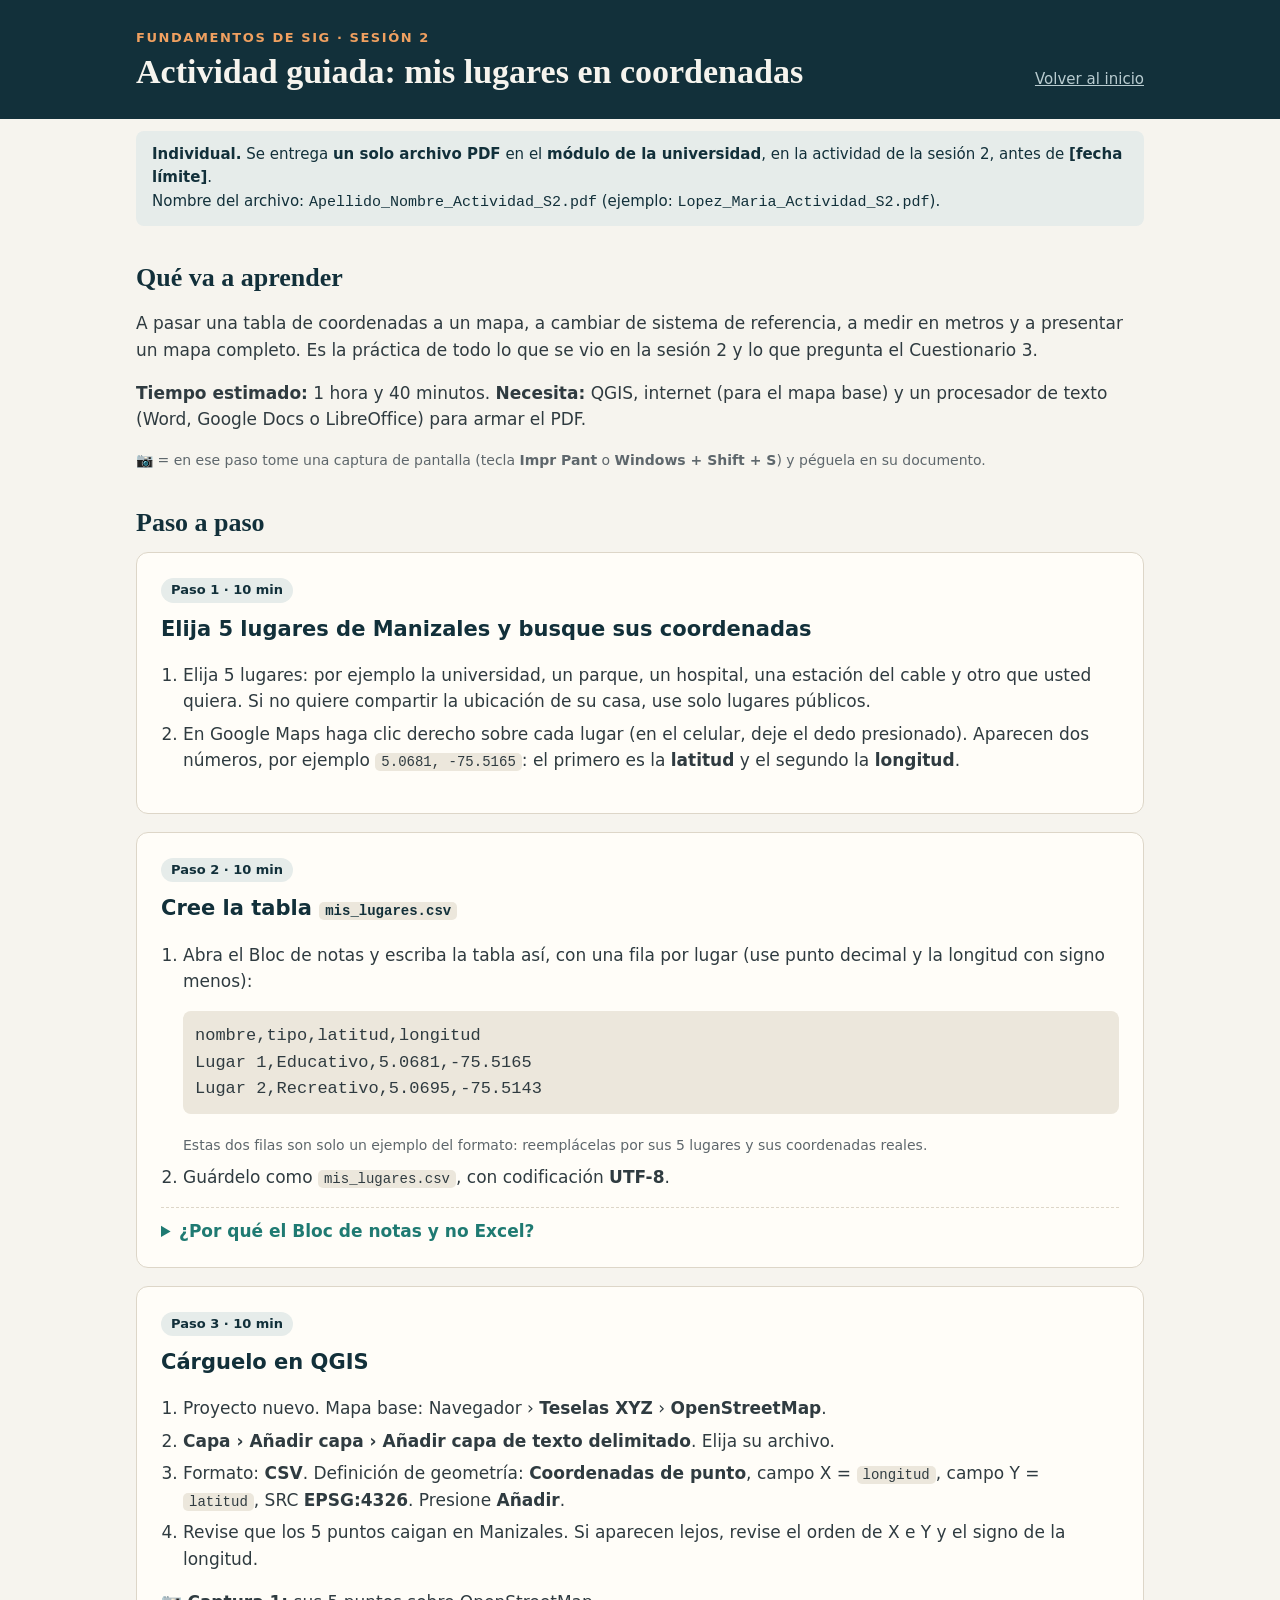
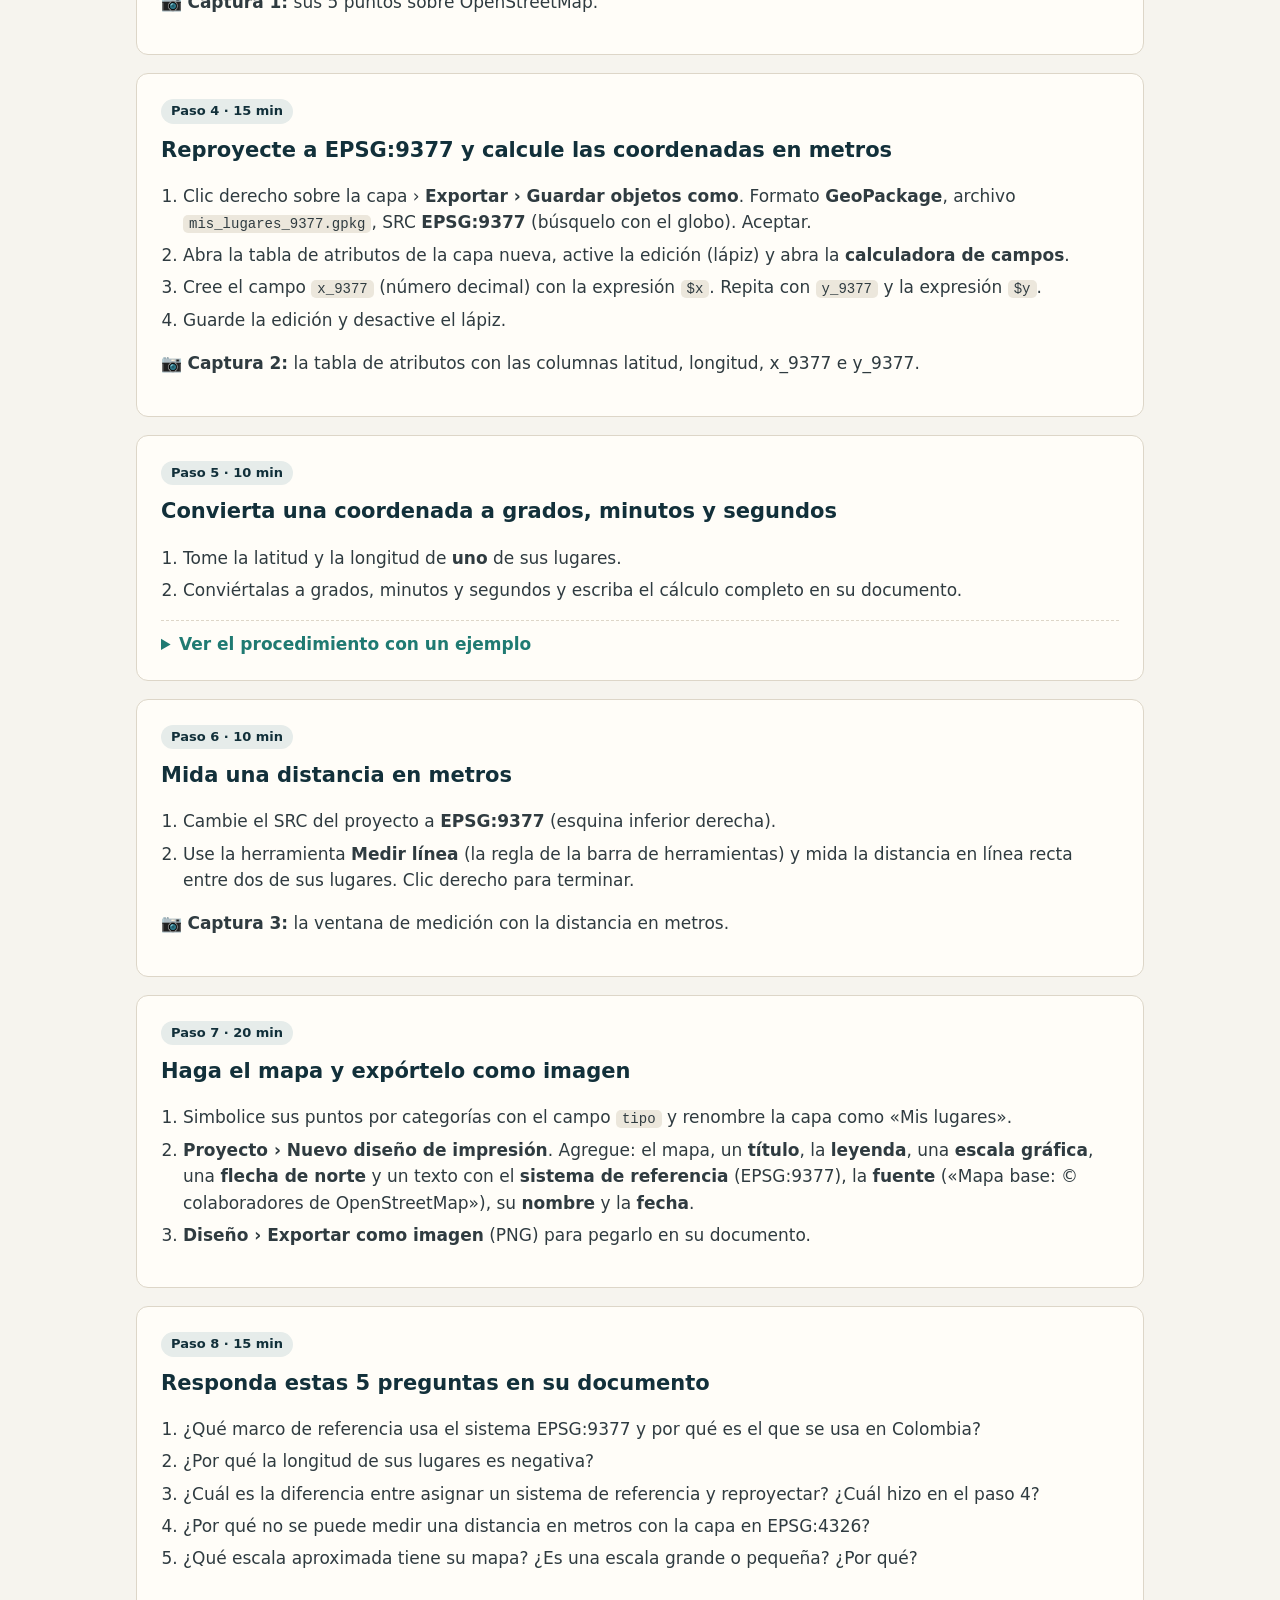
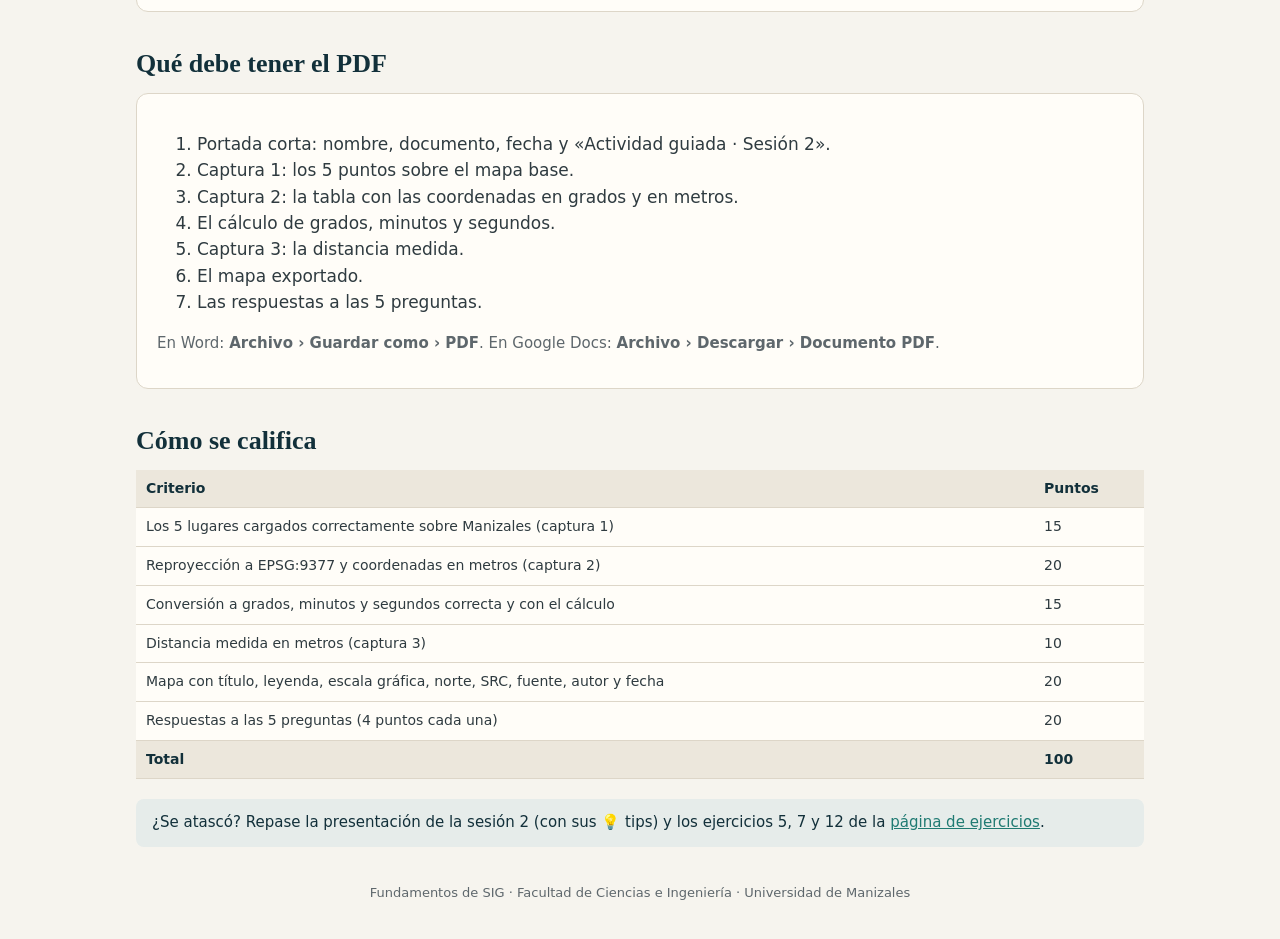
==== actividad.html @ a10a93ec "Sesiones 2 y 3 ampliadas, actividad guiada y ejercicios 12 a 16 Co-Authored-By: Claude Opus 5.5 <nor" ====
<!doctype html>
<html lang="es">
<head>
<meta charset="utf-8">
<meta name="viewport" content="width=device-width, initial-scale=1">
<title>Actividad guiada · Sesión 2 · Fundamentos de SIG</title>
<link rel="stylesheet" href="css/estilo.css">
</head>
<body>
<header class="encabezado">
  <div class="contenedor">
    <div>
      <p>Fundamentos de SIG · Sesión 2</p>
      <h1>Actividad guiada: mis lugares en coordenadas</h1>
    </div>
    <div class="sub"><a href="index.html" style="color:#b9ccd0">Volver al inicio</a></div>
  </div>
</header>

<main class="contenedor">
  <div class="aviso info">
    <b>Individual.</b> Se entrega <b>un solo archivo PDF</b> en el <b>módulo de la universidad</b>, en la actividad de la sesión 2, antes de <b>[fecha límite]</b>.<br>
    Nombre del archivo: <code>Apellido_Nombre_Actividad_S2.pdf</code> (ejemplo: <code>Lopez_Maria_Actividad_S2.pdf</code>).
  </div>

  <h2>Qué va a aprender</h2>
  <p>A pasar una tabla de coordenadas a un mapa, a cambiar de sistema de referencia, a medir en metros y a presentar un mapa completo. Es la práctica de todo lo que se vio en la sesión 2 y lo que pregunta el Cuestionario 3.</p>
  <p><b>Tiempo estimado:</b> 1 hora y 40 minutos. <b>Necesita:</b> QGIS, internet (para el mapa base) y un procesador de texto (Word, Google Docs o LibreOffice) para armar el PDF.</p>
  <p class="estado">📷 = en ese paso tome una captura de pantalla (tecla <b>Impr Pant</b> o <b>Windows + Shift + S</b>) y péguela en su documento.</p>

  <h2>Paso a paso</h2>

  <article class="ejercicio">
    <span class="pill">Paso 1 · 10 min</span>
    <h3>Elija 5 lugares de Manizales y busque sus coordenadas</h3>
    <ol>
      <li>Elija 5 lugares: por ejemplo la universidad, un parque, un hospital, una estación del cable y otro que usted quiera. Si no quiere compartir la ubicación de su casa, use solo lugares públicos.</li>
      <li>En Google Maps haga clic derecho sobre cada lugar (en el celular, deje el dedo presionado). Aparecen dos números, por ejemplo <code>5.0681, -75.5165</code>: el primero es la <b>latitud</b> y el segundo la <b>longitud</b>.</li>
    </ol>
  </article>

  <article class="ejercicio">
    <span class="pill">Paso 2 · 10 min</span>
    <h3>Cree la tabla <code>mis_lugares.csv</code></h3>
    <ol>
      <li>Abra el Bloc de notas y escriba la tabla así, con una fila por lugar (use punto decimal y la longitud con signo menos):
        <pre style="background:#ece7dc;padding:12px;border-radius:8px;overflow-x:auto">nombre,tipo,latitud,longitud
Lugar 1,Educativo,5.0681,-75.5165
Lugar 2,Recreativo,5.0695,-75.5143</pre>
        <span class="estado">Estas dos filas son solo un ejemplo del formato: reemplácelas por sus 5 lugares y sus coordenadas reales.</span></li>
      <li>Guárdelo como <code>mis_lugares.csv</code>, con codificación <b>UTF-8</b>.</li>
    </ol>
    <details><summary>¿Por qué el Bloc de notas y no Excel?</summary>
      <p>Excel en español suele guardar los CSV con punto y coma y comas decimales, y QGIS los lee mal. Si usa Excel, revise que el archivo final tenga comas entre columnas y puntos en los decimales.</p>
    </details>
  </article>

  <article class="ejercicio">
    <span class="pill">Paso 3 · 10 min</span>
    <h3>Cárguelo en QGIS</h3>
    <ol>
      <li>Proyecto nuevo. Mapa base: Navegador › <b>Teselas XYZ</b> › <b>OpenStreetMap</b>.</li>
      <li><b>Capa › Añadir capa › Añadir capa de texto delimitado</b>. Elija su archivo.</li>
      <li>Formato: <b>CSV</b>. Definición de geometría: <b>Coordenadas de punto</b>, campo X = <code>longitud</code>, campo Y = <code>latitud</code>, SRC <b>EPSG:4326</b>. Presione <b>Añadir</b>.</li>
      <li>Revise que los 5 puntos caigan en Manizales. Si aparecen lejos, revise el orden de X e Y y el signo de la longitud.</li>
    </ol>
    <p>📷 <b>Captura 1:</b> sus 5 puntos sobre OpenStreetMap.</p>
  </article>

  <article class="ejercicio">
    <span class="pill">Paso 4 · 15 min</span>
    <h3>Reproyecte a EPSG:9377 y calcule las coordenadas en metros</h3>
    <ol>
      <li>Clic derecho sobre la capa › <b>Exportar › Guardar objetos como</b>. Formato <b>GeoPackage</b>, archivo <code>mis_lugares_9377.gpkg</code>, SRC <b>EPSG:9377</b> (búsquelo con el globo). Aceptar.</li>
      <li>Abra la tabla de atributos de la capa nueva, active la edición (lápiz) y abra la <b>calculadora de campos</b>.</li>
      <li>Cree el campo <code>x_9377</code> (número decimal) con la expresión <code>$x</code>. Repita con <code>y_9377</code> y la expresión <code>$y</code>.</li>
      <li>Guarde la edición y desactive el lápiz.</li>
    </ol>
    <p>📷 <b>Captura 2:</b> la tabla de atributos con las columnas latitud, longitud, x_9377 e y_9377.</p>
  </article>

  <article class="ejercicio">
    <span class="pill">Paso 5 · 10 min</span>
    <h3>Convierta una coordenada a grados, minutos y segundos</h3>
    <ol>
      <li>Tome la latitud y la longitud de <b>uno</b> de sus lugares.</li>
      <li>Conviértalas a grados, minutos y segundos y escriba el cálculo completo en su documento.</li>
    </ol>
    <details><summary>Ver el procedimiento con un ejemplo</summary>
      <p>Longitud −75,5165: los grados son 75. La parte decimal 0,5165 × 60 = 30,99 → 30 minutos. Lo que sobra, 0,99 × 60 = 59,4 → 59,4 segundos. Resultado: <b>75° 30′ 59,4″ O</b> (oeste, porque era negativa).</p>
    </details>
  </article>

  <article class="ejercicio">
    <span class="pill">Paso 6 · 10 min</span>
    <h3>Mida una distancia en metros</h3>
    <ol>
      <li>Cambie el SRC del proyecto a <b>EPSG:9377</b> (esquina inferior derecha).</li>
      <li>Use la herramienta <b>Medir línea</b> (la regla de la barra de herramientas) y mida la distancia en línea recta entre dos de sus lugares. Clic derecho para terminar.</li>
    </ol>
    <p>📷 <b>Captura 3:</b> la ventana de medición con la distancia en metros.</p>
  </article>

  <article class="ejercicio">
    <span class="pill">Paso 7 · 20 min</span>
    <h3>Haga el mapa y expórtelo como imagen</h3>
    <ol>
      <li>Simbolice sus puntos por categorías con el campo <code>tipo</code> y renombre la capa como «Mis lugares».</li>
      <li><b>Proyecto › Nuevo diseño de impresión</b>. Agregue: el mapa, un <b>título</b>, la <b>leyenda</b>, una <b>escala gráfica</b>, una <b>flecha de norte</b> y un texto con el <b>sistema de referencia</b> (EPSG:9377), la <b>fuente</b> («Mapa base: © colaboradores de OpenStreetMap»), su <b>nombre</b> y la <b>fecha</b>.</li>
      <li><b>Diseño › Exportar como imagen</b> (PNG) para pegarlo en su documento.</li>
    </ol>
  </article>

  <article class="ejercicio">
    <span class="pill">Paso 8 · 15 min</span>
    <h3>Responda estas 5 preguntas en su documento</h3>
    <ol>
      <li>¿Qué marco de referencia usa el sistema EPSG:9377 y por qué es el que se usa en Colombia?</li>
      <li>¿Por qué la longitud de sus lugares es negativa?</li>
      <li>¿Cuál es la diferencia entre asignar un sistema de referencia y reproyectar? ¿Cuál hizo en el paso 4?</li>
      <li>¿Por qué no se puede medir una distancia en metros con la capa en EPSG:4326?</li>
      <li>¿Qué escala aproximada tiene su mapa? ¿Es una escala grande o pequeña? ¿Por qué?</li>
    </ol>
  </article>

  <h2>Qué debe tener el PDF</h2>
  <div class="tarjeta">
    <ol>
      <li>Portada corta: nombre, documento, fecha y «Actividad guiada · Sesión 2».</li>
      <li>Captura 1: los 5 puntos sobre el mapa base.</li>
      <li>Captura 2: la tabla con las coordenadas en grados y en metros.</li>
      <li>El cálculo de grados, minutos y segundos.</li>
      <li>Captura 3: la distancia medida.</li>
      <li>El mapa exportado.</li>
      <li>Las respuestas a las 5 preguntas.</li>
    </ol>
    <p class="estado">En Word: <b>Archivo › Guardar como › PDF</b>. En Google Docs: <b>Archivo › Descargar › Documento PDF</b>.</p>
  </div>

  <h2>Cómo se califica</h2>
  <div class="tabla-scroll">
    <table class="datos">
      <tr><th>Criterio</th><th style="width:110px">Puntos</th></tr>
      <tr><td>Los 5 lugares cargados correctamente sobre Manizales (captura 1)</td><td>15</td></tr>
      <tr><td>Reproyección a EPSG:9377 y coordenadas en metros (captura 2)</td><td>20</td></tr>
      <tr><td>Conversión a grados, minutos y segundos correcta y con el cálculo</td><td>15</td></tr>
      <tr><td>Distancia medida en metros (captura 3)</td><td>10</td></tr>
      <tr><td>Mapa con título, leyenda, escala gráfica, norte, SRC, fuente, autor y fecha</td><td>20</td></tr>
      <tr><td>Respuestas a las 5 preguntas (4 puntos cada una)</td><td>20</td></tr>
      <tr><th>Total</th><th>100</th></tr>
    </table>
  </div>

  <div class="aviso info" style="margin-top:20px">¿Se atascó? Repase la presentación de la sesión 2 (con sus 💡 tips) y los ejercicios 5, 7 y 12 de la <a href="ejercicios.html#s2">página de ejercicios</a>.</div>
</main>

<footer>Fundamentos de SIG · Facultad de Ciencias e Ingeniería · Universidad de Manizales</footer>
</body>
</html>
---- css/estilo.css ----
:root {
  --oscuro: #12303a;
  --claro: #f6f4ee;
  --papel: #fffdf8;
  --texto: #2f3b40;
  --suave: #5e676c;
  --borde: #ddd6c8;
  --acento: #a8531a;
  --verde: #1f7a72;
  --error: #b42318;
  --ok: #1f7a4a;
  --serif: Georgia, "Times New Roman", serif;
  --sans: "Segoe UI", system-ui, -apple-system, Roboto, Arial, sans-serif;
}
* { box-sizing: border-box; }
body { margin: 0; background: var(--claro); color: var(--texto); font: 17px/1.55 var(--sans); }
a { color: var(--verde); }
.encabezado { background: var(--oscuro); color: var(--claro); padding: 28px 16px; }
.encabezado .contenedor { display: flex; flex-wrap: wrap; justify-content: space-between; gap: 12px; align-items: end; }
.encabezado p { margin: 0; color: #f0a060; font-size: 13px; letter-spacing: .12em; text-transform: uppercase; font-weight: 600; }
.encabezado h1 { margin: 4px 0 0; font: 600 34px/1.15 var(--serif); }
.encabezado .sub { color: #b9ccd0; font-size: 15px; }
.contenedor { max-width: 1040px; margin: 0 auto; padding: 0 16px; }
main { padding: 32px 0 64px; }
h2 { font: 600 26px/1.2 var(--serif); color: var(--oscuro); margin: 36px 0 14px; }
h3 { margin: 0 0 6px; font-size: 18px; color: var(--oscuro); }
.rejilla { display: grid; grid-template-columns: repeat(auto-fit, minmax(240px, 1fr)); gap: 16px; }
.tarjeta { background: var(--papel); border: 1px solid var(--borde); border-radius: 12px; padding: 20px; }
.tarjeta .num { font: 600 34px/1 var(--serif); color: var(--acento); }
.tarjeta p { margin: 6px 0 12px; color: var(--suave); font-size: 15px; }
.boton { display: inline-block; border: 0; border-radius: 8px; padding: 10px 18px; font: 600 15px var(--sans); cursor: pointer; text-decoration: none; background: var(--oscuro); color: var(--claro); }
.boton:hover { filter: brightness(1.15); }
.boton.secundario { background: transparent; color: var(--oscuro); border: 1.5px solid var(--oscuro); }
.boton.verde { background: var(--verde); }
.boton.peligro { background: transparent; color: var(--error); border: 1.5px solid var(--error); padding: 4px 10px; font-size: 13px; }
.boton:disabled { background: #c9c4b8; color: #6b6b6b; cursor: not-allowed; filter: none; border-color: #c9c4b8; }
form.ingreso { display: grid; grid-template-columns: 1fr 1fr auto; gap: 12px; align-items: end; }
label { display: block; font-weight: 600; font-size: 14px; margin-bottom: 4px; color: var(--oscuro); }
input[type=text], input[type=password] { width: 100%; padding: 10px 12px; font: 16px var(--sans); border: 1.5px solid var(--borde); border-radius: 8px; background: #fff; }
input:focus { outline: 2px solid var(--verde); border-color: transparent; }
.aviso { padding: 12px 16px; border-radius: 8px; margin: 12px 0; font-size: 15px; }
.aviso.error { background: #fdecea; color: var(--error); }
.aviso.info { background: #e6eceA; color: var(--oscuro); }
.aviso.ok { background: #e7f4ec; color: var(--ok); }
.oculto { display: none !important; }
.estado { font-size: 14px; color: var(--suave); margin: 4px 0 12px; }
.pill { display: inline-block; padding: 2px 10px; border-radius: 99px; font-size: 13px; font-weight: 600; background: #e6ecea; color: var(--oscuro); }
.pill.cerrado { background: #f1e3d3; color: var(--acento); }
.pregunta { background: var(--papel); border: 1px solid var(--borde); border-radius: 12px; padding: 20px; margin: 0 0 16px; }
.pregunta .n { color: var(--acento); font-weight: 700; font-size: 14px; letter-spacing: .05em; }
.pregunta .enunciado { margin: 4px 0 12px; font-weight: 600; color: var(--oscuro); }
.opcion { display: flex; gap: 10px; align-items: flex-start; padding: 10px 12px; border: 1.5px solid var(--borde); border-radius: 8px; margin: 6px 0; cursor: pointer; background: #fff; }
.opcion:hover { border-color: var(--verde); }
.opcion input { margin-top: 4px; accent-color: var(--verde); }
.emparejar { width: 100%; border-collapse: collapse; }
.emparejar td { padding: 8px 6px; border-bottom: 1px solid var(--borde); }
.emparejar select { font: 15px var(--sans); padding: 6px 8px; border-radius: 6px; border: 1.5px solid var(--borde); }
.resultado .nota { font: 600 64px/1 var(--serif); color: var(--oscuro); }
.lista-resultado { list-style: none; padding: 0; }
.lista-resultado li { padding: 10px 12px; border-bottom: 1px solid var(--borde); display: flex; gap: 10px; }
.lista-resultado .marca { font-weight: 700; min-width: 86px; }
.marca.bien { color: var(--ok); }
.marca.mal { color: var(--error); }
.marca.parcial { color: var(--acento); }
table.datos { width: 100%; border-collapse: collapse; font-size: 14px; background: var(--papel); }
table.datos th, table.datos td { text-align: left; padding: 8px 10px; border-bottom: 1px solid var(--borde); }
table.datos th { background: #ece7dc; color: var(--oscuro); }
.barra { height: 10px; border-radius: 6px; background: #e6ecea; overflow: hidden; min-width: 120px; }
.barra span { display: block; height: 100%; background: var(--verde); }
.barra.baja span { background: var(--acento); }
.fila-acciones { display: flex; flex-wrap: wrap; gap: 10px; align-items: center; margin: 12px 0; }
.tabla-scroll { overflow-x: auto; }
.ejercicio { background: var(--papel); border: 1px solid var(--borde); border-radius: 12px; padding: 22px 24px; margin: 0 0 18px; }
.ejercicio h3 { font-size: 21px; margin: 10px 0 8px; }
.ejercicio ol, .ejercicio ul { padding-left: 22px; }
.ejercicio li { margin: 6px 0; }
.ejercicio code { background: #ece7dc; border-radius: 5px; padding: 1px 6px; font-size: 14px; word-break: break-word; }
.ejercicio select { font: 15px var(--sans); padding: 6px 8px; border-radius: 6px; border: 1.5px solid var(--borde); }
details { margin: 12px 0 0; border-top: 1px dashed var(--borde); padding-top: 10px; }
summary { cursor: pointer; font-weight: 600; color: var(--verde); }
details p { margin: 8px 0 0; }
footer { color: var(--suave); font-size: 13px; text-align: center; padding: 24px 16px 40px; }
@media (max-width: 640px) {
  form.ingreso { grid-template-columns: 1fr; }
  .encabezado h1 { font-size: 26px; }
}
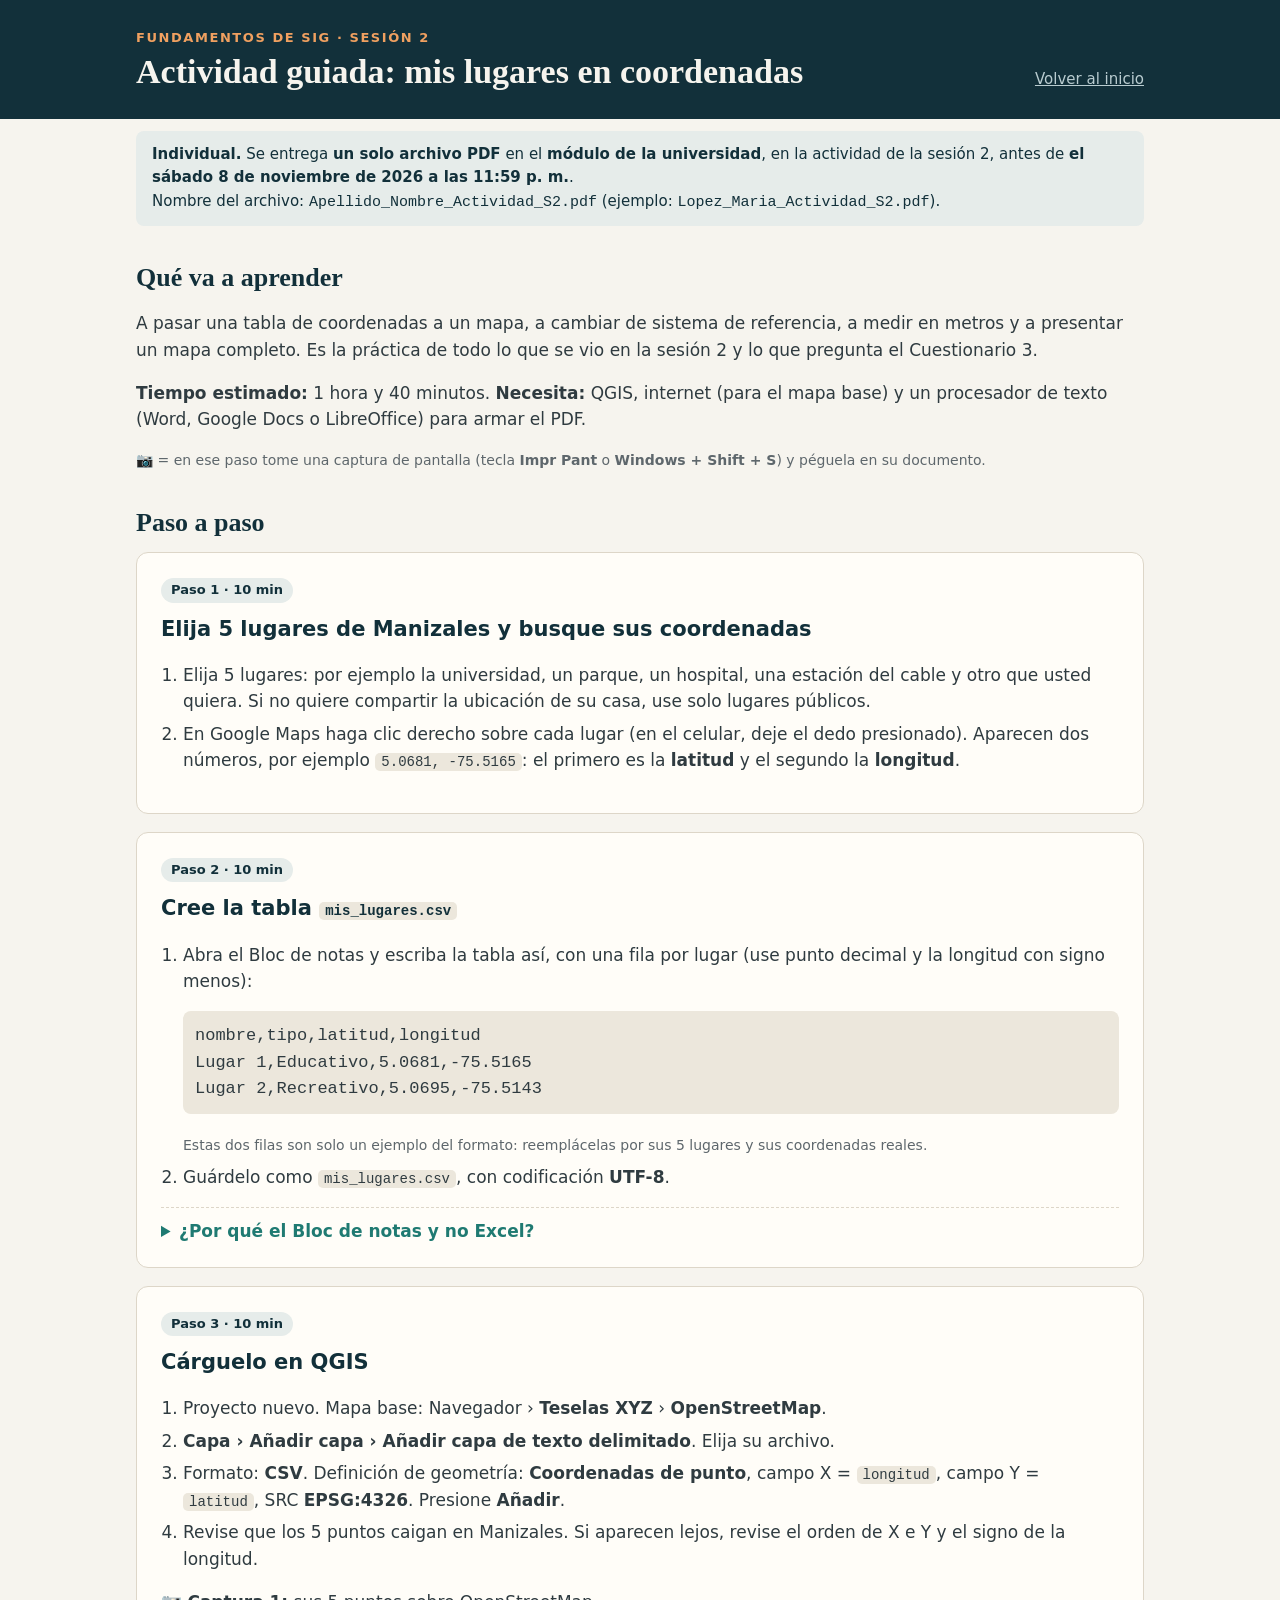
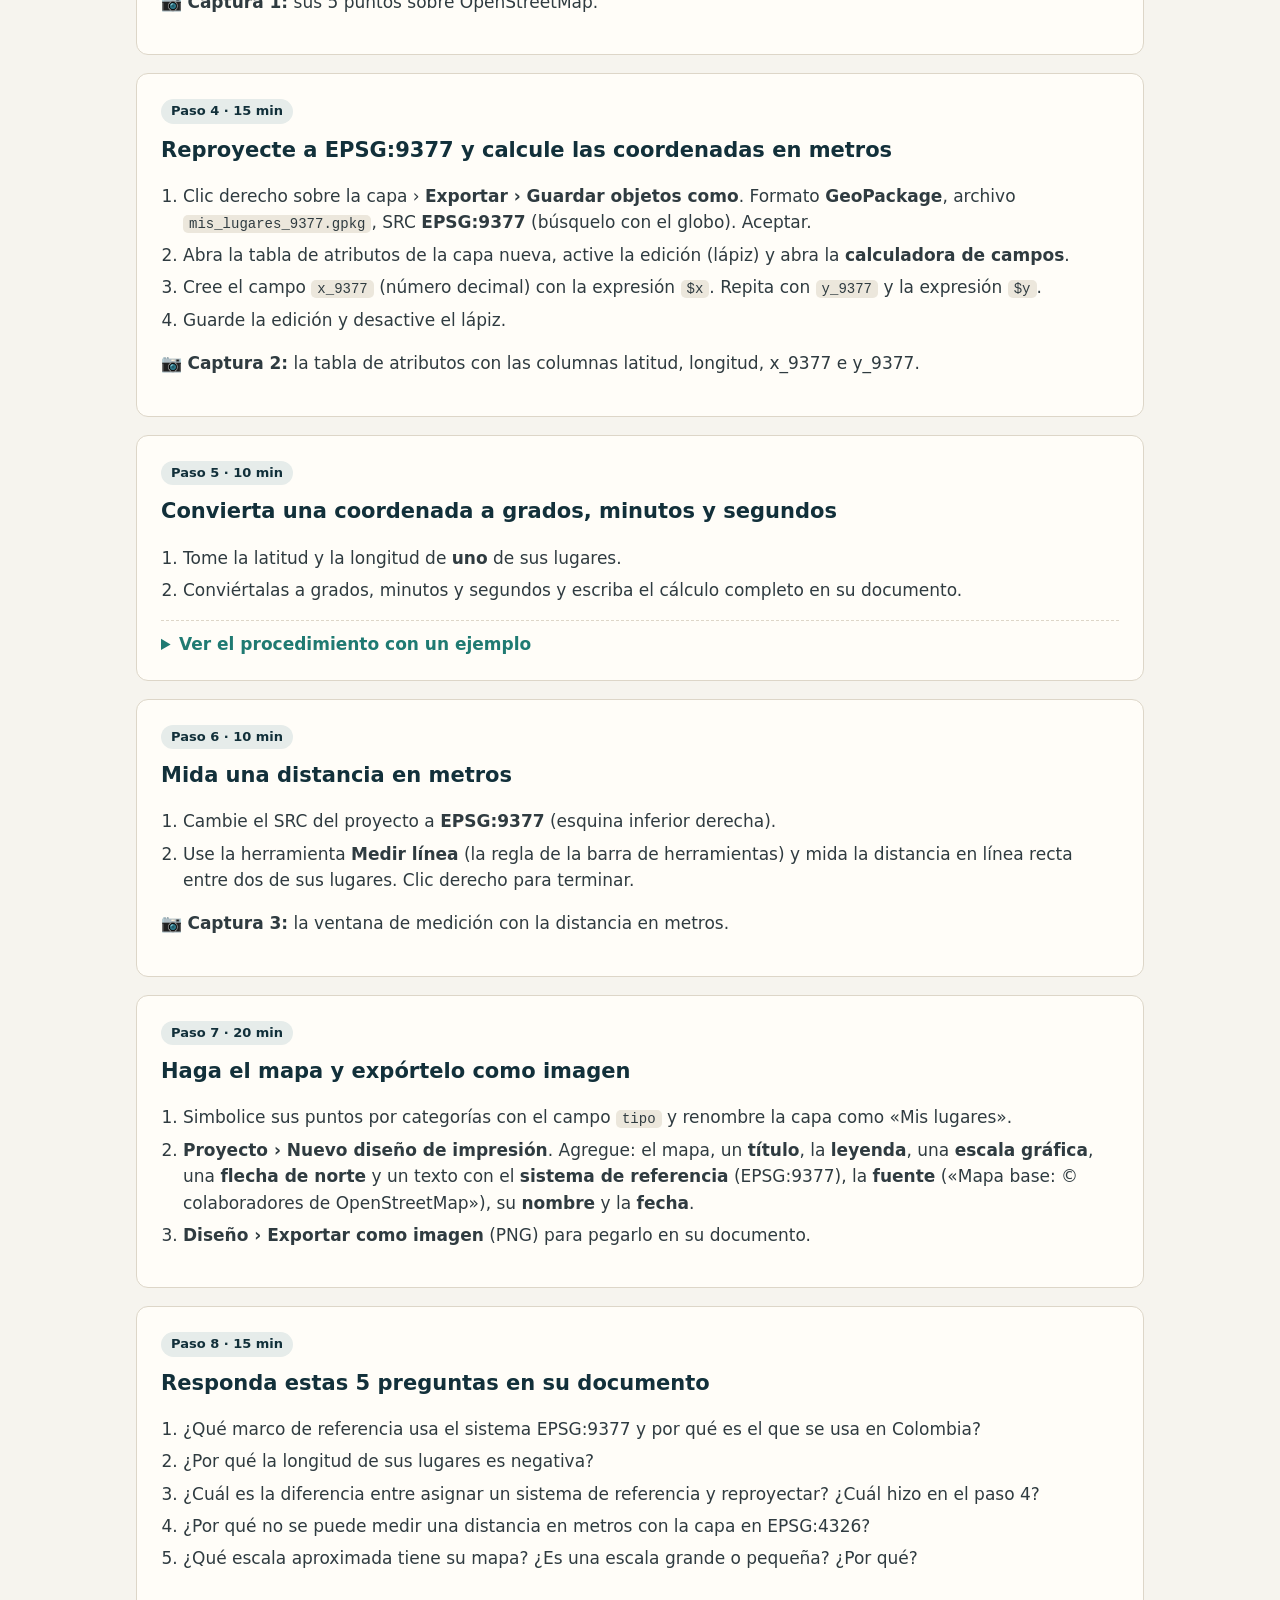
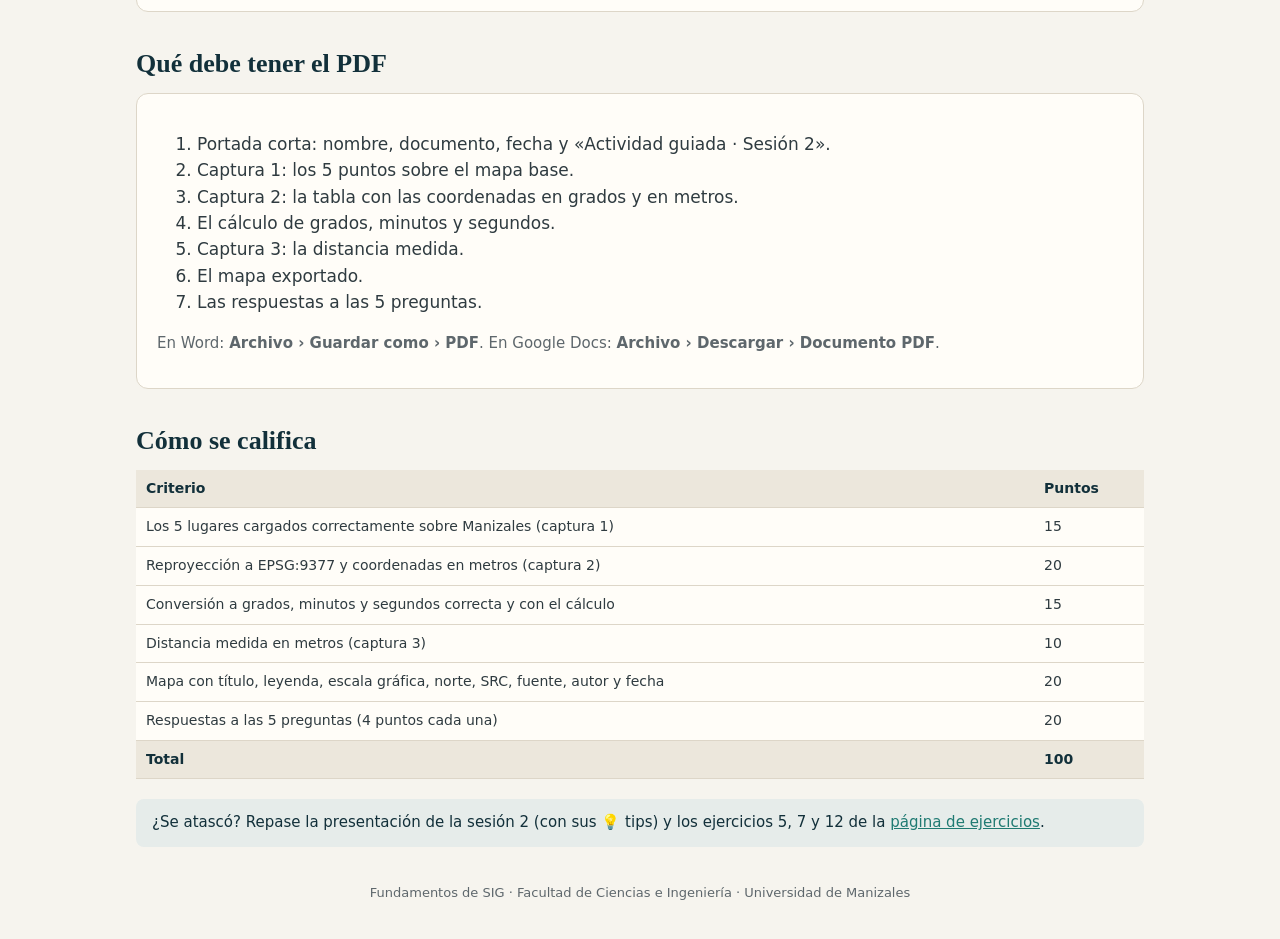
==== commit 6e281a09: "Fecha límite de la actividad guiada: 8 de noviembre Co-Authored-By: Claude Opus 5.5 <noreply@anthrop" ====
--- a/actividad.html
+++ b/actividad.html
@@ -19,7 +19,7 @@
 
 <main class="contenedor">
   <div class="aviso info">
-    <b>Individual.</b> Se entrega <b>un solo archivo PDF</b> en el <b>módulo de la universidad</b>, en la actividad de la sesión 2, antes de <b>[fecha límite]</b>.<br>
+    <b>Individual.</b> Se entrega <b>un solo archivo PDF</b> en el <b>módulo de la universidad</b>, en la actividad de la sesión 2, antes de <b>el sábado 8 de noviembre de 2026 a las 11:59 p. m.</b>.<br>
     Nombre del archivo: <code>Apellido_Nombre_Actividad_S2.pdf</code> (ejemplo: <code>Lopez_Maria_Actividad_S2.pdf</code>).
   </div>
 
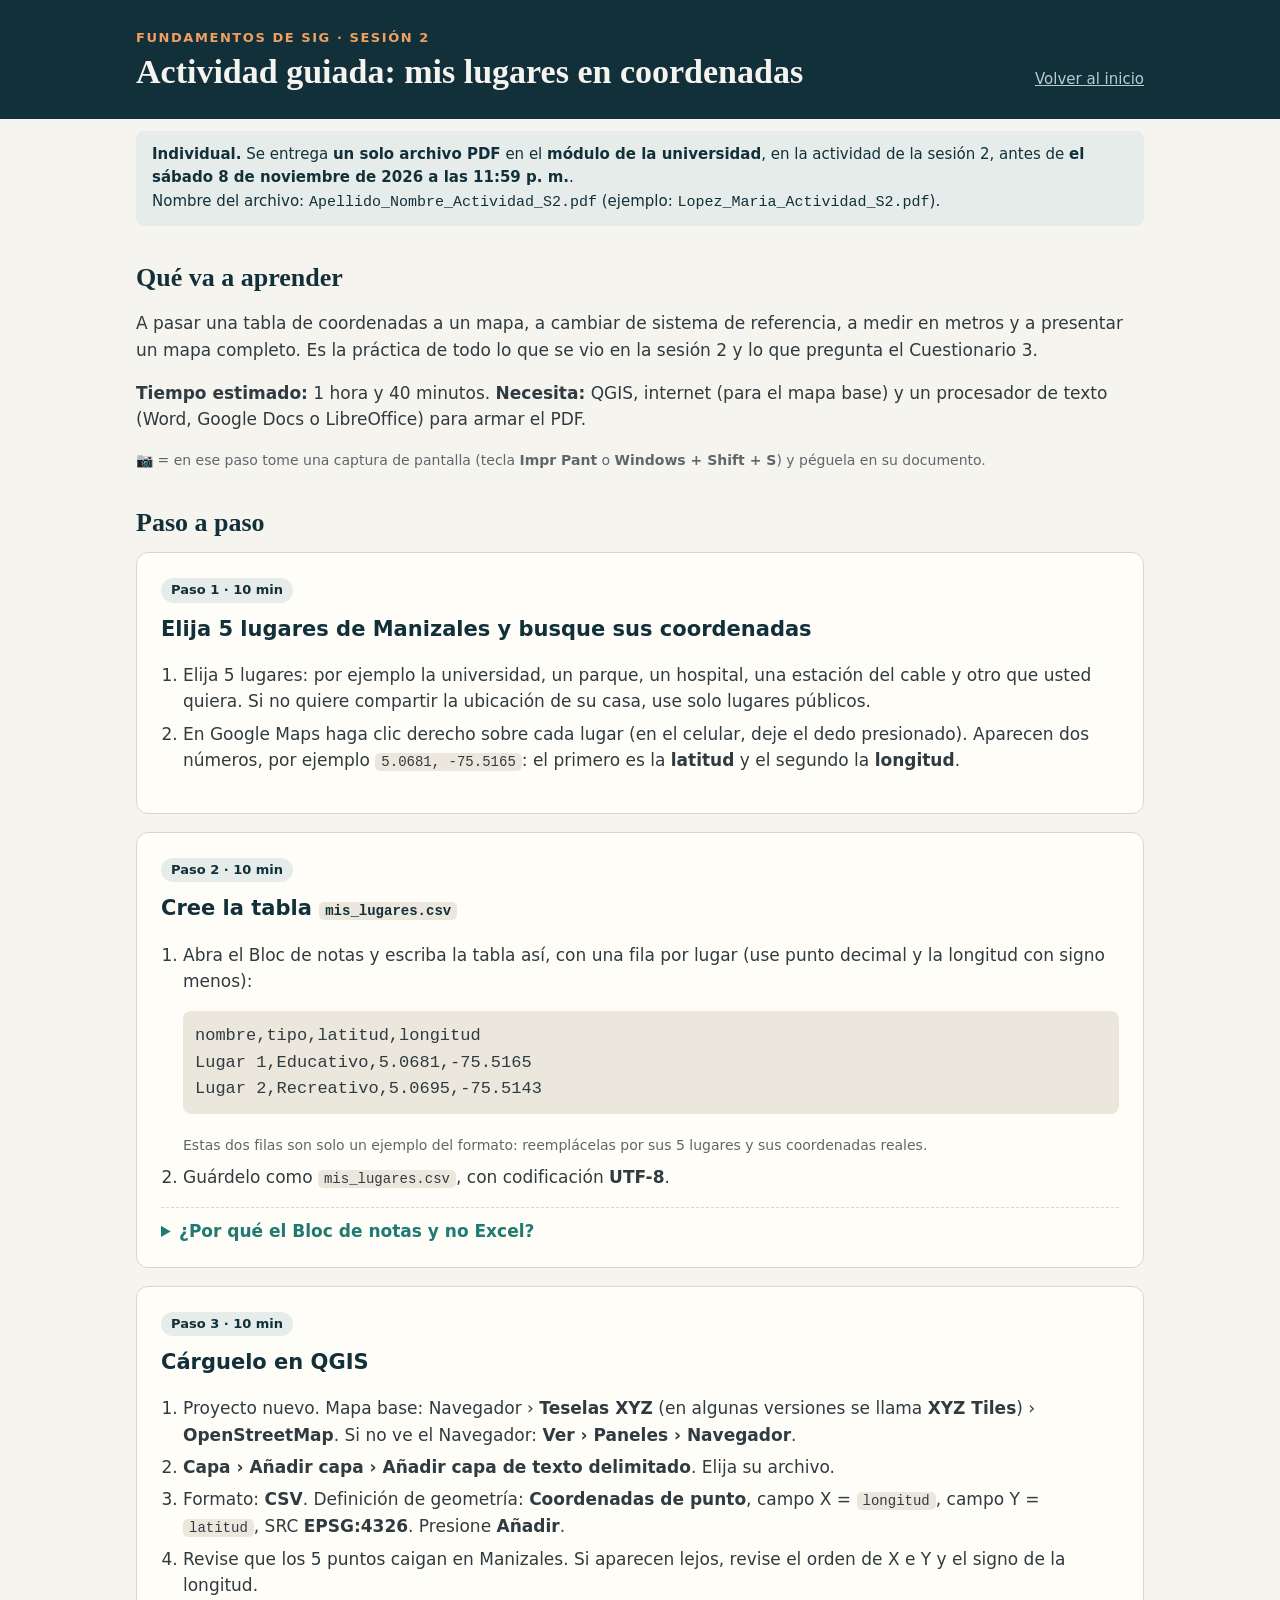
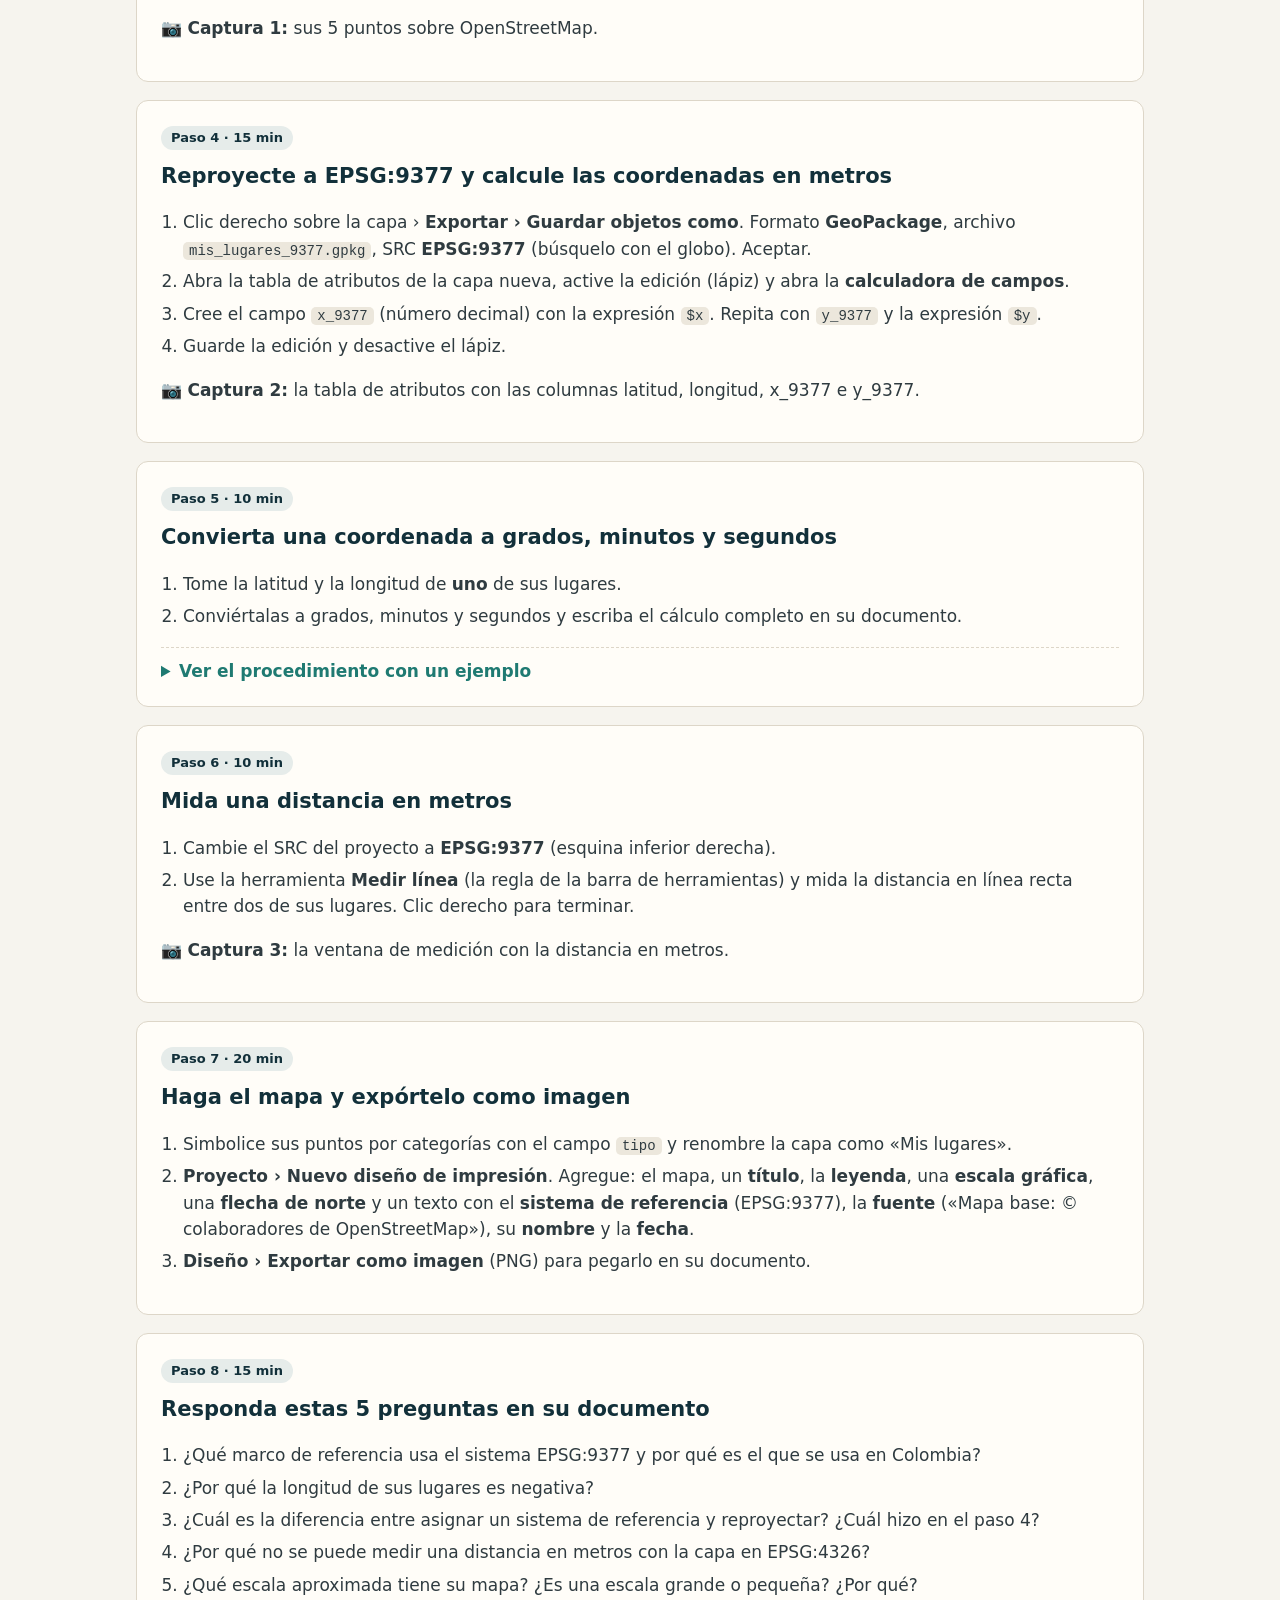
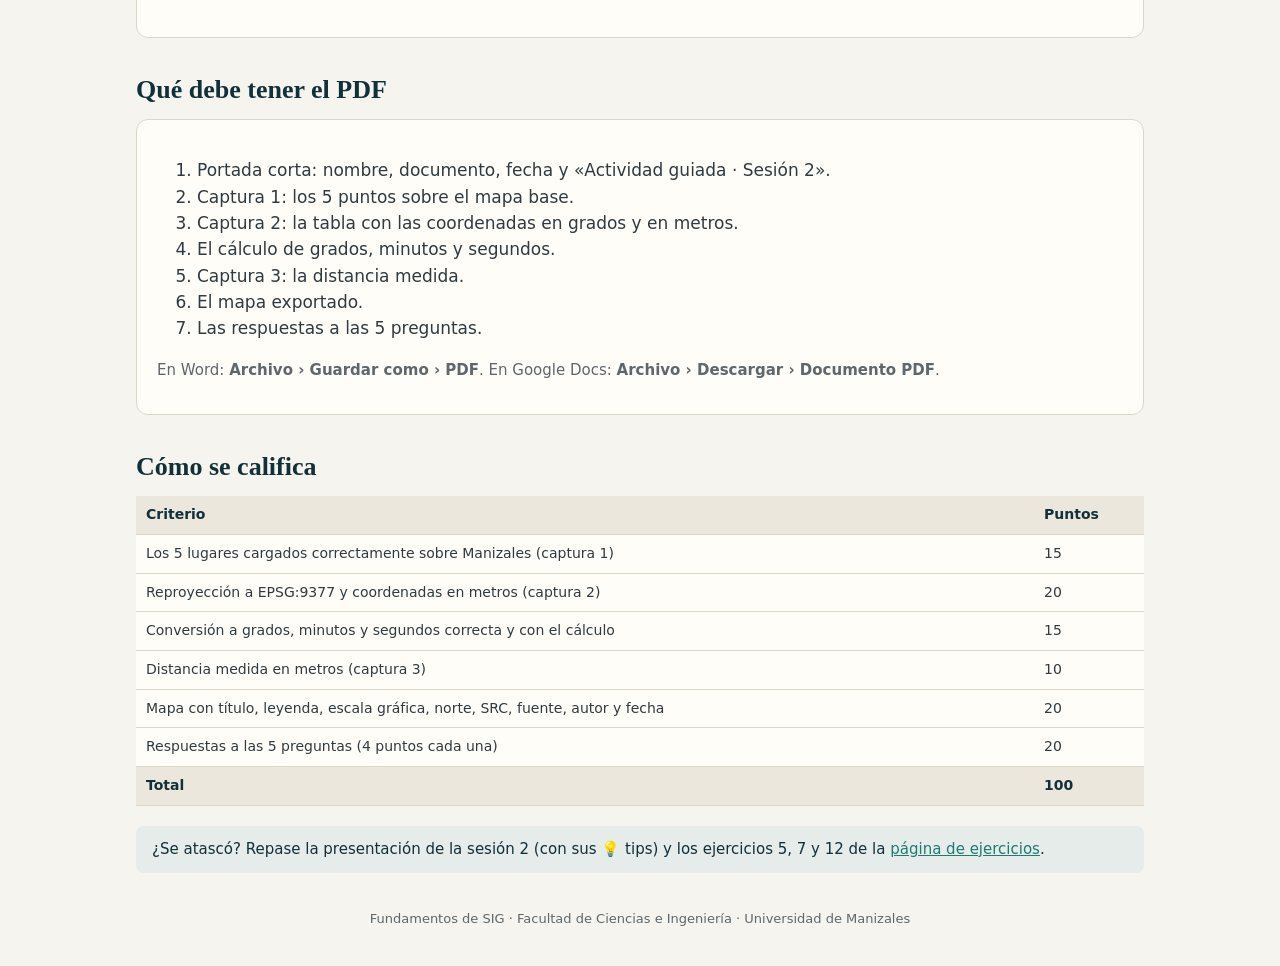
==== commit f639ecc0: "Aclarar que Teselas XYZ también aparece como XYZ Tiles Co-Authored-By: Claude Opus 5.5 <noreply@anth" ====
--- a/actividad.html
+++ b/actividad.html
@@ -59,7 +59,7 @@
     <span class="pill">Paso 3 · 10 min</span>
     <h3>Cárguelo en QGIS</h3>
     <ol>
-      <li>Proyecto nuevo. Mapa base: Navegador › <b>Teselas XYZ</b> › <b>OpenStreetMap</b>.</li>
+      <li>Proyecto nuevo. Mapa base: Navegador › <b>Teselas XYZ</b> (en algunas versiones se llama <b>XYZ Tiles</b>) › <b>OpenStreetMap</b>. Si no ve el Navegador: <b>Ver › Paneles › Navegador</b>.</li>
       <li><b>Capa › Añadir capa › Añadir capa de texto delimitado</b>. Elija su archivo.</li>
       <li>Formato: <b>CSV</b>. Definición de geometría: <b>Coordenadas de punto</b>, campo X = <code>longitud</code>, campo Y = <code>latitud</code>, SRC <b>EPSG:4326</b>. Presione <b>Añadir</b>.</li>
       <li>Revise que los 5 puntos caigan en Manizales. Si aparecen lejos, revise el orden de X e Y y el signo de la longitud.</li>
